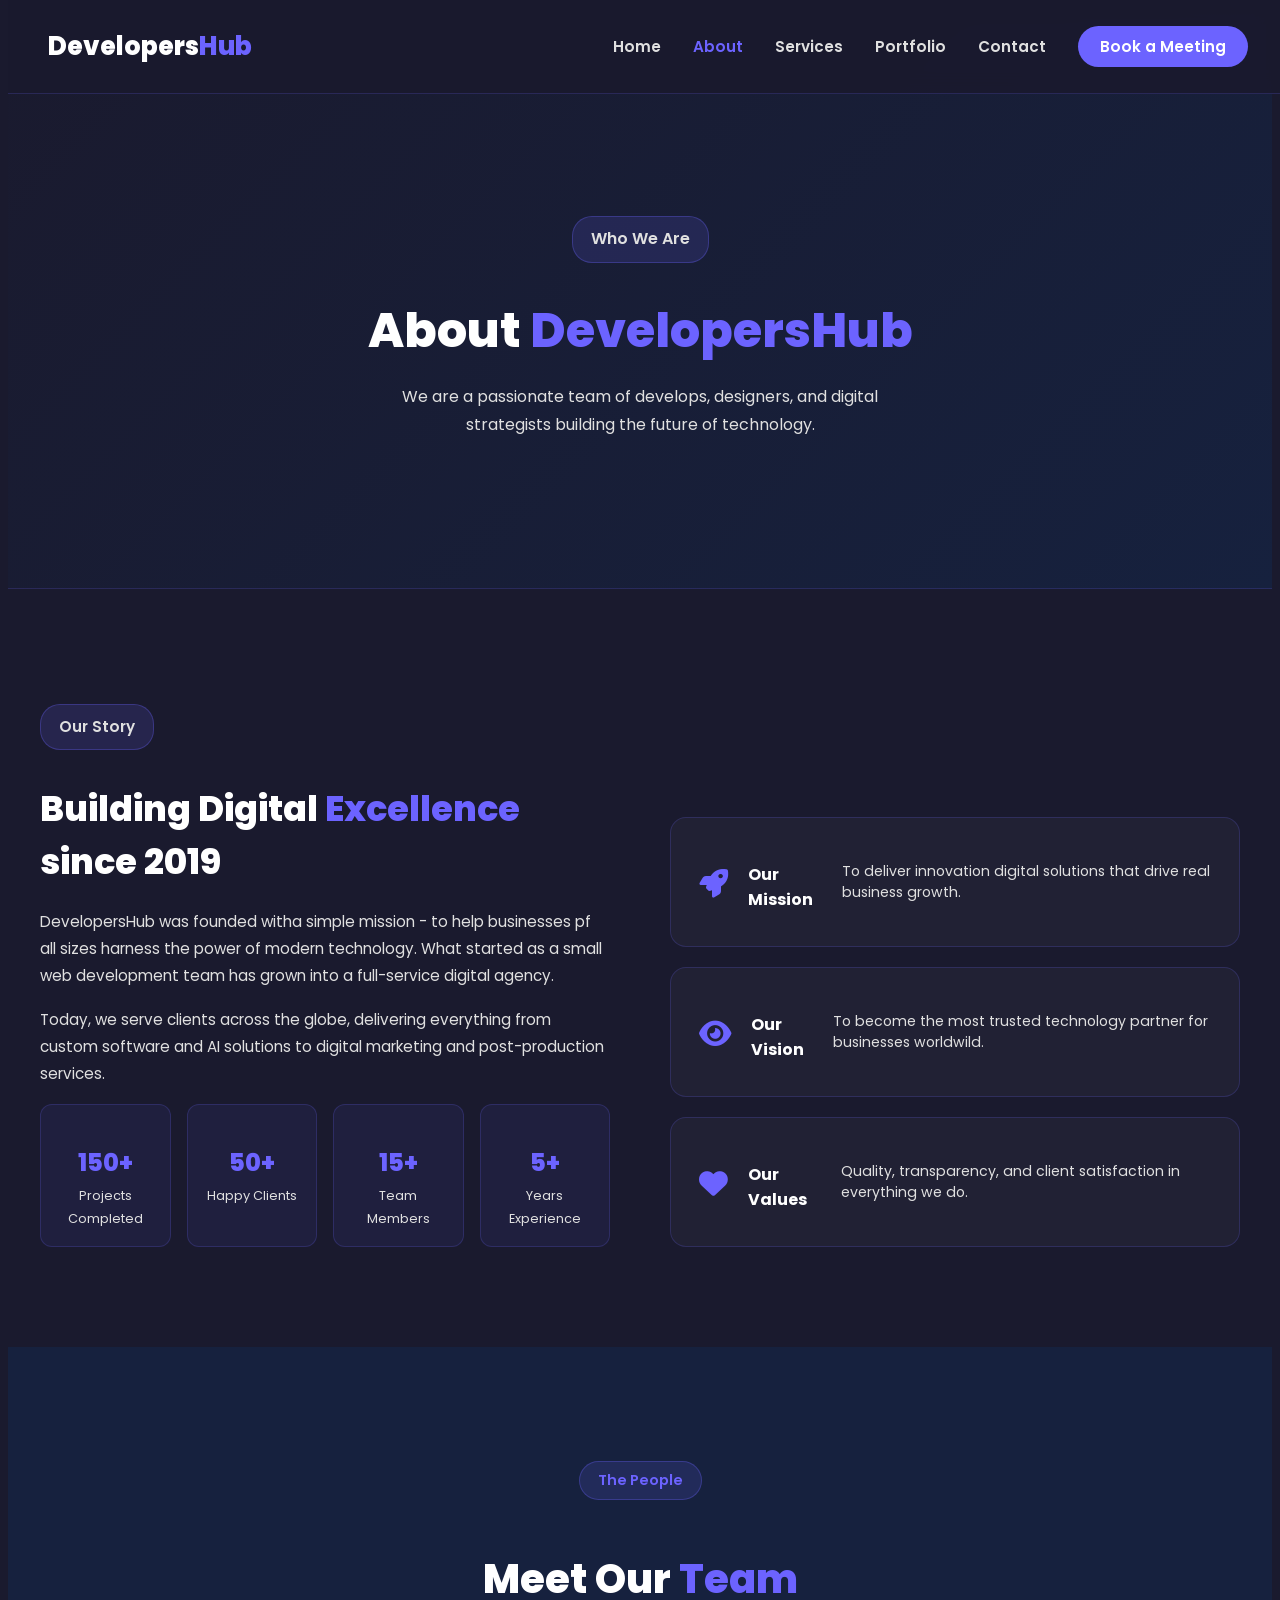
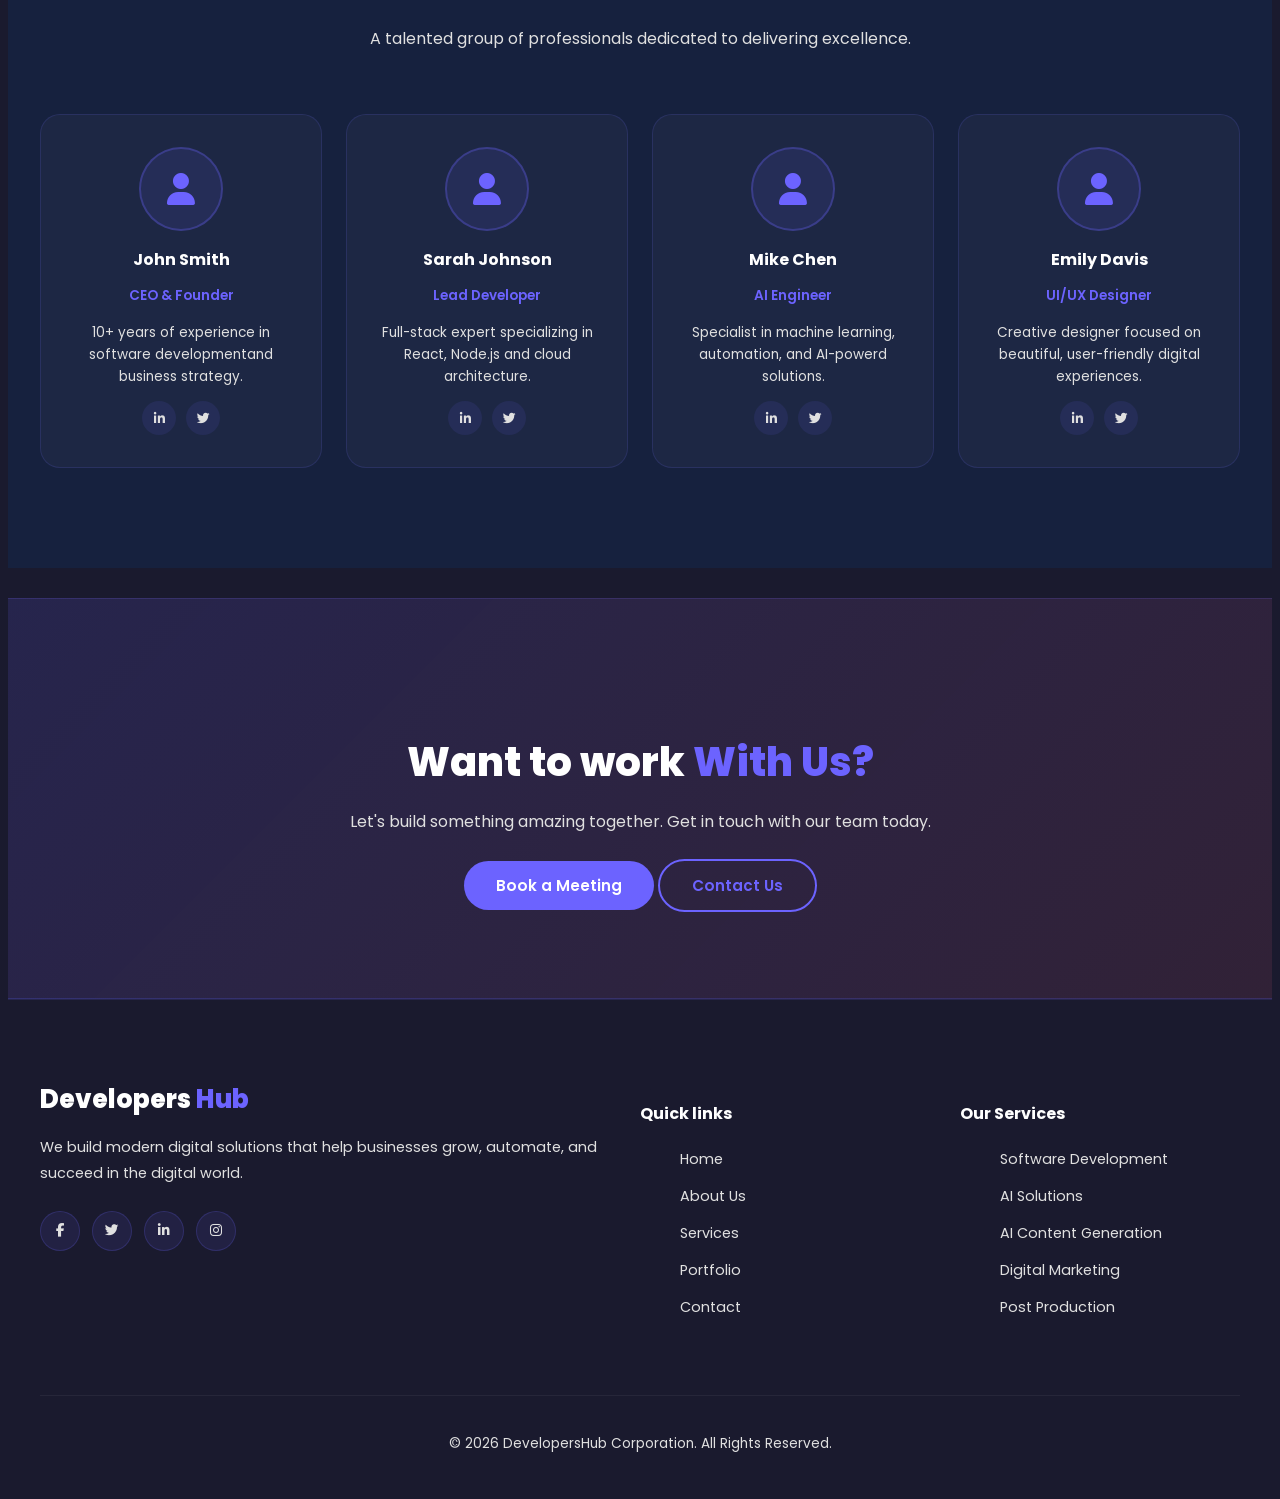
==== website/about.html @ 3ff263e0 "Initial commit - DevelopersHub Website" ====
<!DOCTYPE html>
<html lang="en">

<head>
    <meta charset="UTF-8">
    <meta name="viewport" content="width=device-width, initial-scale=1.0">
    <meta name="description" content="About DevelopersHub - Learn about our team, m issuion and vision.">
    <title>About Us | DevelopersHub Corporation</title>

    <link rel="stylesheet"
        href="https://fonts.googleapis.com/css2?family=Inter:wght@400;600;700&family=Poppins:wght@700;800&display=swap">
    <link rel="stylesheet" href="https://cdnjs.cloudflare.com/ajax/libs/font-awesome/6.5.0/css/all.min.css">

    <link rel="stylesheet" href="css/style.css">
    <link rel="stylesheet" href="css/responsive.css">
</head>

<body>
    <!-----------navbar-------------->
    <nav class="navbar">
        <div class="nav-container">
            <!-----logo------>
            <a href="index.html" class="logo">
                Developers<span>Hub</span>
            </a>

            <!----links------>
            <ul class="nav-links" id="navLinks">
                <li><a href="index.html" class="active">Home</a></li>
                <li><a href="about.html">About</a></li>
                <li><a href="services.html">Services</a></li>
                <li><a href="portfolio.html">Portfolio</a></li>
                <li><a href="contact.html">Contact</a></li>
                <li><a href="booking.html" class="nav-btn">Book a Meeting</a></li>
            </ul>

            <!-----Hamburger(Mobile)------->
            <div class="hamburger" id="hamburger">
                <span></span>
                <span></span>
                <span></span>
            </div>
        </div>

    </nav>
    <!------------page hero------------------------------->
    <section class="page-hero">
        <div class="page-hero-content">
            <p class="section-badge">Who We Are</p>
            <h1>About <span>DevelopersHub</span></h1>
            <p>We are a passionate team of develops, designers, and digital strategists building the future of
                technology.</p>
        </div>
    </section>
    <!----------------story section---------------------->
    <section class="story">
        <div class="story-container">
            <div class="story-content">
                <p class="section-badge">Our Story</p>
                <h2>Building Digital <span>Excellence</span> since 2019</h2>
                <p>DevelopersHub was founded witha simple mission - to help businesses pf all sizes harness the power of
                    modern technology. What started as a small web development team has grown into a full-service
                    digital agency. </p>
                <p>Today, we serve clients across the globe, delivering everything from custom software and AI solutions
                    to digital marketing and post-production services.</p>
                <div class="story-stats">
                    <div class="stat-box">
                        <h3>150+</h3>
                        <p> Projects Completed</p>
                    </div>
                    <div class="stat-box">
                        <h3>50+</h3>
                        <p>Happy Clients</p>
                    </div>
                    <div class="stat-box">
                        <h3>15+</h3>
                        <p>Team Members</p>
                    </div>
                    <div class="stat-box">
                        <h3>5+</h3>
                        <p>Years Experience</p>
                    </div>
                </div>
            </div>
            <div class="story-image">
                <div class="image-card">
                    <i class="fas fa-rocket"></i>
                    <h3>Our Mission</h3>
                    <p>To deliver innovation digital solutions that drive real business growth.</p>
                </div>
                <div class="image-card">
                    <i class="fas fa-eye"></i>
                    <h3>Our Vision</h3>
                    <p>To become the most trusted technology partner for businesses worldwild.</p>
                </div>
                <div class="image-card">
                    <i class="fas fa-heart"></i>
                    <h3>Our Values</h3>
                    <p>Quality, transparency, and client satisfaction in everything we do.</p>
                </div>
            </div>
        </div>
    </section>
    <!-------------Team section----------------------------->
    <section class="team">
        <div class="team-container">
            <div class="section-header">
                <p class="section-badge">The People</p>
                <h2>Meet Our <span>Team</span></h2>
                <p class="section-desc">A talented group of professionals dedicated to delivering excellence.</p>
            </div>
            <div class="team-grid">
                <div class="team-card">
                    <div class="team-avatar">
                        <i class="fas fa-user"></i>
                    </div>
                    <h3>John Smith</h3>
                    <p class="role">CEO & Founder</p>
                    <p class="team-desc">10+ years of experience in software developmentand business strategy.</p>
                    <div class="team-social">
                        <a href="#"><i class="fab fa-linkedin-in"></i></a>
                        <a href="#"><i class="fab fa-twitter"></i></a>
                    </div>
                </div>
                <div class="team-card">
                    <div class="team-avatar">
                        <i class="fas fa-user"></i>
                    </div>
                    <h3>Sarah Johnson</h3>
                    <p class="role">Lead Developer</p>
                    <p class="team-desc">Full-stack expert specializing in React, Node.js and cloud architecture.</p>
                    <div class="team-social">
                        <a href="#"><i class="fab fa-linkedin-in"></i></a>
                        <a href="#"><i class="fab fa-twitter"></i></a>
                    </div>
                </div>
                <div class="team-card">
                    <div class="team-avatar">
                        <i class="fas fa-user"></i>
                    </div>
                    <h3>Mike Chen</h3>
                    <p class="role">AI Engineer</p>
                    <p class="team-desc">Specialist in machine learning, automation, and AI-powerd solutions.</p>
                    <div class="team-social">
                        <a href="#"><i class="fab fa-linkedin-in"></i></a>
                        <a href="#"><i class="fab fa-twitter"></i></a>
                    </div>
                </div>
                <div class="team-card">
                    <div class="team-avatar">
                        <i class="fas fa-user"></i>
                    </div>
                    <h3>Emily Davis</h3>
                    <p class="role">UI/UX Designer</p>
                    <p class="team-desc">Creative designer focused on beautiful, user-friendly digital experiences.</p>
                    <div class="team-social">
                        <a href="#"><i class="fab fa-linkedin-in"></i></a>
                        <a href="#"><i class="fab fa-twitter"></i></a>
                    </div>
                </div>
            </div>
        </div>
    </section>
    <!-----------------CTA Section----------------------->
    <section class="cta">
        <div class="cta-container">
            <h2>Want to work <span>With Us?</span></h2>
            <p>Let's build something amazing together. Get in touch with our team today.</p>
            <div class="cta-btns">
                <a href="booking.html" class="btn-primary">Book a Meeting</a>
                <a href="contact.html" class="btn-outline">Contact Us</a>
            </div>
        </div>
    </section>
    <!--------------Footer----------------------->
    <footer class="footer">
        <div class="footer-container">
            <!----logo & about-------->
            <div class="footer-col">
                <a href="index.html" class="logo">Developers <span>Hub</span></a>
                <p class="footer-desc">
                    We build modern digital solutions that help businesses grow, automate, and succeed in the digital
                    world.
                </p>
                <div class="social-links">
                    <a href="#"><i class="fab fa-facebook-f"></i></a>
                    <a href="#"><i class="fab fa-twitter"></i></a><a href="#"><i class="fab fa-linkedin-in"></i></a><a
                        href="#"><i class="fab fa-instagram"></i></a>
                </div>
            </div>
            <!----Quick links-------->
            <div class="footer-col">
                <h4>Quick links</h4>
                <ul>
                    <li><a href="index.html">Home</a></li>
                    <li><a href="about.html">About Us</a></li>
                    <li><a href="services.html">Services</a></li>
                    <li><a href="portfolio.html">Portfolio</a></li>
                    <li><a href="contact.html">Contact</a></li>
                </ul>
            </div>
            <!----Services------>
            <div class="footer-col">
                <h4>Our Services</h4>
                <ul>
                    <li><a href="services.html">Software Development</a></li>
                    <li><a href="services.html">AI Solutions</a></li>
                    <li><a href="services.html">AI Content Generation</a></li>
                    <li><a href="services.html">Digital Marketing</a></li>
                    <li><a href="services.html">Post Production</a></li>
                </ul>
            </div>
        </div>
        <!-----footer bottom -------->
        <div class="footer-bottom">
            <p>&copy; 2026 DevelopersHub Corporation. All Rights Reserved.</p>
        </div>
    </footer>
    <script src="js/main.js"></script>
</body>

</html>
---- website/css/style.css ----
:root {
    --primary: #6c63ff;
    --secondary: #ff6584;
    --dark: #1a1a2e;
    --dark-light: #16213e;
    --text: #e0e0e0;
    --white: #ffffff;
}

body {
    background: var(--dark);
    color: var(--text);
    font-family: 'Poppins', sans-serif;
}

/*---------------NavBar-----------------*/
.navbar {
    position: fixed;
    top: 0;
    width: 100%;
    background-color: rgba(26, 26, 46, 0.95);
    backdrop-filter: blur(10px);
    z-index: 1000;
    padding: 18px 0;
    border-bottom: 1px solid rgba(108, 99, 255, 0.2);
}

.nav-container {
    max-width: 1200px;
    margin: 0 auto;
    padding: 0 24px;
    display: flex;
    align-items: center;
    justify-content: space-between;
}

.logo {
    font-family: 'Poppins', sans-serif;
    font-size: 1.6rem;
    font-weight: 800;
    color: var(--white);
    text-decoration: none;
}

.logo span {
    color: var(--primary);
}

.nav-links {
    list-style: none;
    display: flex;
    align-items: center;
    gap: 32px;
}

.nav-links a {
    text-decoration: none;
    color: var(--text);
    font-size: 0.95rem;
    font-weight: 600;
    transition: color 0.3s;
}

.nav-links a:hover,
.nav-links a.active {
    color: var(--primary);
}

.nav-btn {
    background-color: var(--primary);
    color: var(--white) !important;
    padding: 10px 22px;
    border-radius: 25px;
    transition: background 0.3s !important;
}

.nav-btn:hover {
    background-color: var(--secondary) !important;
}

/*---------------Hamburger----------------*/
.hamburger {
    display: none;
    flex-direction: column;
    gap: 5px;
    cursor: pointer;
}

.hamburger span {
    display: block;
    width: 25px;
    height: 3px;
    background-color: var(--white);
    border-radius: 3px;
    transition: all 0.3s;
}

/*---------Hero--------------*/
.hero {
    min-height: 100vh;
    display: flex;
    align-items: center;
    padding: 120px 24px 80px;
    background: linear-gradient(135deg, var(--dark) 0%, var(--dark-light)100%);
    position: relative;
    overflow: hidden;
}

/*-----Background glow effect---------*/
.hero::before {
    content: '';
    position: absolute;
    width: 500px;
    height: 500px;
    background: radial-gradient(circle, rgba(108, 99, 255, 0.15)0%, transparent 70%);
    top: -100px;
    right: -100px;
    border-radius: 50%;
}

.hero-container {
    max-width: 1200px;
    margin: 0 auto;
    display: grid;
    grid-template-columns: 1fr 1fr;
    gap: 60px;
    align-items: center;
}

/*-----badge-----*/
.hero-badge {
    display: inline-block;
    background: rgb(108, 99, 255, 0.15);
    color: var(--primary);
    padding: 8px 18px;
    border-radius: 20px;
    font-size: 0.9rem;
    font-weight: 600;
    margin-bottom: 20px;
    border: 1px solid rgb(108, 99, 255, 0.3);
}

/*--------title-----*/
.hero-title {
    font-family: 'Poppins', sans-serif;
    font-size: 3rem;
    font-weight: 800;
    color: var(--white);
    line-height: 1.2;
    margin-bottom: 20px;
}

.hero-title span {
    color: var(--primary);
}

/*---Description-----*/
.hero-desc {
    font-size: 1.05rem;
    line-height: 1.8;
    color: var(--text);
    margin-bottom: 36px;
    max-width: 500px;
}

/*buttons*/
.hero-btns {
    display: flex;
    gap: 16px;
    margin-bottom: 48px;
    flex-wrap: wrap;
}

.btn-primary {
    background-color: var(--primary);
    color: var(--white);
    padding: 14px 32px;
    border-radius: 30px;
    text-decoration: none;
    font-weight: 600;
    font-size: 0.95rem;
    transition: background 0.3s, transform 0.2s;
}

.btn-primary:hover {
    background-color: var(--secondary);
    transform: translateY(-2px);
}

.btn-outline {
    border: 2px solid var(--primary);
    color: var(--primary);
    padding: 14px 32px;
    border-radius: 30px;
    text-decoration: none;
    font-weight: 600;
    font-size: 0.95rem;
    transition: all 0.3s;
}

.btn-outline:hover {
    background-color: var(--primary);
    color: var(--white);
    transform: translateY(-2px);
}

/*stats*/
.hero-stats {
    display: flex;
    gap: 40px;
}

.stat h3 {
    font-family: 'Poppins', sans-serif;
    font-size: 0.85rem;
    color: var(--primary);
}

.stat p {
    font-size: 0.85rem;
    color: var(--text);
}

/*right side cards*/
.hero-image {
    display: grid;
    grid-template-columns: 1fr 1fr;
    gap: 20px;
}

.hero-card {
    background: rgb(255, 255, 255, 0.04);
    border: 1px solid rgb(108, 99, 255, 0.2);
    border-radius: 16px;
    padding: 28px 20px;
    text-align: center;
    transition: transform 0.3s, border-color 0.3s;
}

.hero-card:hover {
    transform: translateY(-6px);
    border-color: var(--primary);
}

.card-icon {
    font-size: 2.2rem;
    margin-bottom: 12px;
    color: var(--primary);
    width: 60px;
    height: 60px;
    background: rgb(108, 99, 255, 0.1);
    border-radius: 50%;
    display: flex;
    align-items: center;
    justify-content: center;
    margin: 0 auto 16px;
}

.hero-card h3 {
    font-family: 'Poppins', sans-serif;
    color: var(--white);
    font-size: 1rem;
    margin-bottom: 6px;
}

.hero-card p {
    font-size: 0.82rem;
    color: var(--text);
}

/*----------section header-- reuseable for all pages-------*/
.section-header {
    text-align: center;
    margin-bottom: 60px;
}

.section-badge {
    display: inline-block;
    background: rgba(108, 99, 255, 0.15);
    color: var(--primary);
    padding: 8px 18px;
    border-radius: 20px;
    font-size: 0.9rem;
    font-weight: 600;
    margin-bottom: 16px;
    border: 1px solid rgba(108, 99, 255, 0.3);
}

.section-header h2 {
    font-family: 'Poppins', sans-serif;
    font-size: 2.5rem;
    font-weight: 800;
    color: var(--white);
    margin-bottom: 16px;
}

.section-header h2 span {
    color: var(--primary);
}

.section-desc {
    font-size: 1rem;
    max-width: 550px;
    margin: 0 auto;
    line-height: 1.8;
}

/*Service grid*/
.service-grid {
    display: grid;
    grid-template-columns: repeat(3, 1fr);
    gap: 28px;
}

.service-card {
    background: rgba(255, 255, 255, 0.03);
    border: 1px solid rgba(108, 99, 255, 0.15);
    border-radius: 20px;
    padding: 36px 28px;
    transition: transform 0.3s, border-color 0.3s, box-shadow 0.3s;
}

.service-card:hover {
    transform: translateY(-8px);
    border-color: var(--primary);
    box-shadow: 0 20px 40px rgba(108, 99, 255, 0.1);
}

.service-icon {
    width: 65px;
    height: 65px;
    background: rgba(108, 99, 255, 0.1);
    border-radius: 16px;
    display: flex;
    align-items: center;
    justify-content: center;
    font-size: 1.6rem;
    color: var(--primary);
    margin-bottom: 20px;
    transition: background 0.3;
}

.service-card:hover .service-icon {
    background: var(--primary);
    color: var(--white);
}

.service-card h3 {
    font-size: 1.1rem;
    color: var(--white);
    margin-bottom: 12px;
}

.service-card p {
    font-size: 0.9rem;
    color: var(--text);
    line-height: 1.7;
    margin-bottom: 20px;
}

.service-link {
    color: var(--primary);
    text-decoration: none;
    font-size: 0.9rem;
    font-weight: 600;
    display: inline-flex;
    align-items: center;
    gap: 6px;
    transition: gap 0.3s;
}

.service-link:hover {
    gap: 10px;
}

/*-------CAT Section---------*/
.cta {
    padding: 100px 24px;
    background: linear-gradient(135deg, rgba(108, 99, 255, 0.15)0%, rgba(255, 101, 132, 0.1)100%);
    text-align: center;
    border-top: 1px solid rgba(108, 99, 255, 0.2);
    border-bottom: 1px solid rgba(108, 99, 255, 0.2);
    margin-top: 30px;
}

.cta-container {
    max-width: 700px;
    margin: 0 auto;
}

.cta h2 {
    font-size: 2.5rem;
    font-weight: 800;
    color: var(--white);
    margin-bottom: 16px;
}

.cta h2 span {
    color: var(--primary);
}

.cta p {
    font-size: 1rem;
    color: var(--text);
    margin-bottom: 36px;
    line-height: 1.8;
}

.cta-btn {
    display: flex;
    gap: 16px;
    justify-content: center;
    flex-wrap: wrap;
}

/*--------footer-------*/
.footer {
    background-color: var(--dark);
    padding: 80px 24px 0;
    border-top: 1px solid rgba(108, 99, 255, 0.15)
}

.footer-container {
    max-width: 1200px;
    margin: 0 auto;
    display: grid;
    grid-template-columns: 2fr 1fr 1fr;
    gap: 40px;
    padding-bottom: 60px;
}

.footer-desc {
    font-size: 0.9rem;
    color: var(--text);
    line-height: 1.8;
    margin: 16px 0 24px;
}

.social-links {
    display: flex;
    gap: 12px;
}

.social-links a {
    width: 38px;
    height: 38px;
    background: rgba(108, 99, 255, 0.1);
    border: 1px solid rgba(108, 99, 255, 0.2);
    border-radius: 50%;
    display: flex;
    align-items: center;
    justify-content: center;
    color: var(--text);
    text-decoration: none;
    font-size: 0.85rem;
    transition: all 0.3s;
}

.social-links a:hover {
    background-color: var(--primary);
    columns: var(--white);
    font-size: 1rem;
    margin-bottom: 20px;
}

.footer-col h4 {
    color: var(--white);
    font-size: 1rem;
    margin-bottom: 20px;
}

.footer-col ul {
    list-style: none;
    display: flex;
    flex-direction: column;
    gap: 12px;
}

.footer-col ul a {
    color: var(--text);
    text-decoration: none;
    font-size: 0.9rem;
    transition: color 0.3s;
}

.footer-col ul a:hover {
    color: var(--primary);
}

.contact-info i {
    color: var(--primary);
    width: 16px;
}

.footer-bottom {
    border-top: 1px solid rgba(255, 255, 255, 0.05);
    padding: 24px 0;
    text-align: center;
    max-width: 1200px;
    margin: 0 auto;
}

.footer-bottom p {
    color: var(--text);
    font-size: 0.85rem;
}

/*------------------Page hero-----------------------*/
.page-hero {
    min-height: 40vh;
    display: flex;
    align-items: center;
    justify-content: center;
    text-align: center;
    padding: 140px 24px 80px;
    background: linear-gradient(135deg, var(--dark)0%, var(--dark-light)100%);
    border-bottom: 1px solid rgba(108, 99, 255, 0.2);
}

.page-hero-content h1 {
    font-size: 3rem;
    font-weight: 800;
    color: var(--white);
    margin: 16px 0;
}

.page-hero-content h1 span {
    color: var(--primary);
}

.page-hero-content p {
    font-size: 1rem;
    color: var(--text);
    max-width: 550px;
    margin: 16px 0;
    line-height: 1.8;
}

/*------------------Story section---------------*/
.story {
    padding: 100px 24px;
    background-color: var(--dark);
}

.story-container {
    max-width: 1200px;
    margin: 0 auto;
    display: grid;
    grid-template-columns: 1fr 1fr;
    gap: 60px;
    align-items: end;
}

.story-content h2 {
    font-size: 2.2rem;
    font-weight: 800;
    color: var(--white);
    margin: 16px 0 20px;
}

.story-content h2 span {
    color: var(--primary);
}

.story-content p {
    color: var(--text);
    line-height: 1.8;
    margin-bottom: 16px;
    font-size: 0.95rem;
}

.story-stats {
    display: grid;
    grid-template-columns: repeat(4, 1fr);
    gap: 16px;
}

.stat-box {
    background: rgba(108, 99, 255, 0.08);
    border: 1px solid rgba(108, 99, 255, 0.2);
    border-radius: 12px;
    padding: 16px;
    text-align: center;
}

.stat-box h3 {
    font-size: 1.5rem;
    font-weight: 800;
    color: var(--primary);
    margin-bottom: 4px;
}

.stat-box p {
    font-size: 0.80rem;
    color: var(--text);
    margin: 0;
}

.story-image {
    display: flex;
    flex-direction: column;
    gap: 20px;
}

.image-card {
    background: rgba(255, 255, 255, 0.03);
    border: 1px solid rgba(108, 99, 255, 0.2);
    border-radius: 16px;
    padding: 28px;
    display: flex;
    align-items: center;
    gap: 20px;
    transition: transform 0.3s, border-color 0.3s;
}

.image-card:hover {
    transform: translateX(8px);
    border-color: var(--primary);
}

.image-card i {
    font-size: 1.8rem;
    color: var(--primary);
    margin-top: 4px;
}

.image-card h3 {
    color: var(--white);
    font-size: 1rem;
    margin-bottom: 6px;
}

.image-card p {
    font-size: 0.88rem;
    color: var(--text);
}

/*--------------Team section--------------*/
.team {
    padding: 100px 24px;
    background-color: var(--dark-light);
}

.team-container {
    margin: 0 auto;
    max-width: 1200px;
}

.team-grid {
    display: grid;
    grid-template-columns: repeat(4, 1fr);
    gap: 24px;
}

.team-card {
    background-color: rgba(255, 255, 255, 0.03);
    border: 1px solid rgba(108, 99, 255, 0.15);
    border-radius: 20px;
    padding: 32px 24px;
    text-align: center;
    transition: transform 0.3s, border-color 0.3s;
}

.team-card:hover {
    transform: translateY(-8px);
    border-color: var(--primary);
}

.team-avatar {
    width: 80px;
    height: 80px;
    background: rgba(108, 99, 255, 0.1);
    border-radius: 50%;
    display: flex;
    align-items: center;
    justify-content: center;
    margin: 0 auto 16px;
    font-size: 2rem;
    color: var(--primary);
    border: 2px solid rgba(108, 99, 255, 0.3);
}

.team-card h3 {
    font-size: 1rem;
    color: var(--white);
    margin-bottom: 14px;
}

.role {
    color: var(--primary);
    font-size: 0.85rem;
    font-weight: 600;
    margin-bottom: 12px;
}

.team-desc {
    font-size: 0.85rem;
    color: var(--text);
    line-height: 1.6;
    margin-top: 16px;
}

.team-social {
    display: flex;
    gap: 10px;
    justify-content: center;
}

.team-social a {
    width: 34px;
    height: 34px;
    background: rgba(108, 99, 255, 0.1);
    border-radius: 50%;
    display: flex;
    align-items: center;
    justify-content: center;
    color: var(--text);
    text-decoration: none;
    font-size: 0.8rem;
    transition: all 0.3s;
}

.team-social a:hover {
    background: var(--primary);
    color: var(--white);
}

/*--------------Services Detail-----------*/
.services-detail {
    padding: 100px 24px;
    background-color: var(--dark);
}

.services-detail-container {
    max-width: 1200px;
    margin: 0 auto;
    display: flex;
    flex-direction: column;
    gap: 80px;
}

.service-detail-card {
    display: grid;
    grid-template-columns: 200px 1fr;
    gap: 50px;
    align-items: start;
    padding: 48px;
    background: rgba(255, 255, 255, 0.02);
    border: 1px solid rgba(108, 99, 255, 0.15);
    border-radius: 24px;
    transition: border-color 0.3s, box-shadow 0.3s;
}

.service-detail-card:hover {
    border-color: var(--primary);
    box-shadow: 0 20px 40px rgba(108, 99, 255, 0.08);
}

.service-detail-card.reverse {
    background: rgba(108, 99, 255, 0.03);
}

.service-detail-icon {
    width: 100px;
    height: 100px;
    background: rgba(108, 99, 255, 0.1);
    border-radius: 24px;
    display: flex;
    align-items: center;
    justify-content: center;
    font-size: 2.5rem;
    color: var(--primary);
    border: 1px solid rgba(108, 99, 255, 0.2);
}

.service-detail-content h2 {
    font-size: 1.8rem;
    color: var(--white);
    margin-bottom: 16px;
}

.service-detail-content p {
    color: var(--text);
    line-height: 1.8;
    font-size: 0.95rem;
    margin-bottom: 24px;
}

.service-features {
    list-style: none;
    display: grid;
    grid-template-columns: repeat(2, 1fr);
    gap: 12px;
    margin-bottom: 32px;
}

.service-features li {
    color: var(--text);
    font-size: 0.9rem;
    display: flex;
    align-items: center;
    gap: 8px;
}

.service-features li i {
    color: var(--primary);
    font-size: 0.8rem;
}

/*--------------------Portfolio-----------*/
.portfolio-section {
    padding: 100px 24px;
}

.portfolio-container {
    max-width: 1200px;
    margin: 0 auto;
}

/*------Filter Buttons---------*/
.filter-buttons {
    display: flex;
    gap: 12px;
    justify-content: center;
    flex-wrap: wrap;
    margin-bottom: 50px;
}

.filter-btn {
    padding: 10px 24px;
    border-radius: 25px;
    border: 1px solid rgba(108, 99, 255, 0.3);
    background: transparent;
    color: var(--text);
    font-size: 0.9rem;
    font-weight: 600;
    cursor: pointer;
    transition: all 0.3s;
    font-family: 'Inter', sans-serif;
}

.filter-btn:hover,
.filter-btn.active {
    background-color: var(--primary);
    color: var(--white);
    border-color: var(--primary);
}

/*------------Portfolio Grid-------*/
.portfolio-grid {
    display: grid;
    grid-template-columns: repeat(3, 1fr);
    gap: 28px;
}

.portfolio-card {
    background: rgba(108, 99, 255, 0.03);
    border: 1px solid rgba(108, 99, 255, 0.15);
    border-radius: 20px;
    overflow: hidden;
    transition: transform 0.3s, border-color 0.3s, box-shadow 0.3s;
}

.portfolio-card:hover {
    transform: translateY(-8px);
    border-color: var(--primary);
    box-shadow: 0 20px 40px rgba(108, 99, 255, 0.1);
}

.portfolio-icon {
    background: rgba(108, 99, 255, 0.1);
    padding: 40px;
    display: flex;
    align-items: center;
    justify-content: center;
    font-size: 3rem;
    color: var(--primary);
    border-bottom: 1px solid rgba(108, 99, 255, 0.15);
}

.portfolio-info {
    padding: 24px;
}

.portfolio-tag {
    background: rgba(108, 99, 255, 0.15);
    color: var(--primary);
    padding: 4px 12px;
    border-radius: 12px;
    font-size: 0.78rem;
    font-weight: 600;
}

.portfolio-info h3 {
    color: var(--white);
    font-size: 1.05rem;
    margin: 12px 0 8px;
}

.portfolio-info p {
    font-size: 0.88rem;
    line-height: 1.6;
    margin-bottom: 16px;
}

.portfolio-tech {
    display: flex;
    gap: 8px;
    flex-wrap: wrap;
    margin-bottom: 16px;
}

.portfolio-tech span {
    background: rgba(108, 99, 255, 0.05);
    color: var(--text);
    padding: 4px 10px;
    border-radius: 8px;
    font-size: 0.78rem;
    border: 1px solid rgba(255, 255, 255, 0.08);
}

/*-----------Hidden cards for filter------------*/
.portfolio-card.hidden {
    display: none !important;
}

/*---------------Contact Form---------------------*/
.contact-section {
    padding: 100px 24px;
}

.contact-container {
    max-width: 1200px;
    margin: 0 auto;
    display: grid;
    grid-template-columns: 1fr 1.5fr;
    gap: 60px;
    align-items: start;
}

/*----------left info box---------*/
.contact-info-box h2,
.contact-form-box h2 {
    font-size: 1.8rem;
    color: var(--white);
    margin-bottom: 12px;
}

.contact-info-box h2 span,
.contact-form-box h2 span {
    color: var(--primary);
}

.contact-info-box>p {
    color: var(--text);
    font-size: 0.95rem;
    line-height: 1.7;
    margin-bottom: 36px;
}

.info-items {
    display: flex;
    flex-direction: column;
    gap: 24px;
    margin-bottom: 36px;
}

.info-item {
    display: flex;
    align-items: flex-start;
    gap: 16px;
}

.info-icon {
    width: 48px;
    height: 48px;
    background: rgba(108, 99, 255, 0.1);
    border-radius: 12px;
    display: flex;
    align-items: center;
    justify-content: center;
    color: var(--primary);
    font-size: 1.1rem;
    flex-shrink: 0;
    border: 1px solid rgba(108, 99, 255, 0.2);
}

.info-item h4 {
    color: var(--white);
    font-size: 0.9rem;
    margin-bottom: 4px;
}

.info-item p {
    color: var(--text);
    font-size: 0.88rem;
}

.contact-social h4 {
    color: var(--white);
    font-size: 0.9rem;
    margin-bottom: 12px;
}

/*-------right form box--------*/
.contact-form-box {
    background: rgba(255, 255, 255, 0.02);
    border: 1px solid rgba(108, 99, 255, 0.15);
    border-radius: 24px;
    padding: 40px;
}

.form-row {
    display: grid;
    grid-template-columns: 1fr 1fr;
    gap: 20px;
}

.input-group {
    display: flex;
    flex-direction: column;
    gap: 8px;
    margin-bottom: 20px;
}

.input-group label {
    color: var(--text);
    font-size: 0.88rem;
    font-weight: 600;
}

.input-group input,
.input-group select,
.input-group textarea {
    background: rgba(255, 255, 255, 0.05);
    border: 1px solid rgba(108, 99, 255, 0.2);
    border-radius: 10px;
    padding: 12px 16px;
    color: var(--white);
    font-size: 0.9rem;
    transition: border color 0.3s;
    outline: none;
}

.input-group input:focus,
.input-group select:focus,
.input-group textarea:focus {
    border-color: var(--primary);
}

.input-group select option {
    background-color: var(--dark);
    color: var(--white);
}

.input-group textarea {
    resize: vertical;
    min-height: 120px;
}

.error-msg {
    color: #ff6584;
    font-size: 0.8rem;
    display: none;
}

.error-msg.show {
    display: block;
}

.submit-btn {
    width: 100%;
    border: none;
    cursor: pointer;
    font-size: 1rem;
    padding: 14px;
    display: flex;
    align-items: center;
    justify-content: center;
    gap: 8px;
}

.success-msg {
    display: none;
    background: rgba(108, 99, 255, 0.1);
    border: 1px solid rgba(108, 99, 255, 0.3);
    border-radius: 10px;
    padding: 16px;
    color: var(--primary);
    font-size: 0.9rem;
    text-align: center;
    margin-top: 16px;
    gap: 8px;
    align-items: center;
    justify-content: center;
}

.success-msg.show {
    display: flex;
}

/*----------------booking------------------*/
.booking-section {
    padding: 100px 24px;
}

.booking-container {
    max-width: 1200px;
    margin: 0 auto;
    display: grid;
    grid-template-columns: 1fr 1.5fr;
    gap: 60px;
    align-items: start;
}

/*----left info------*/
.booking-info h2 {
    font-size: 1.8rem;
    color: var(--white);
    margin-bottom: 12px;
}

.booking-info h2 span {
    color: var(--primary);
}

.booking-info p {
    color: var(--text);
    font-size: 0.95rem;
    line-height: 1.7;
    margin-bottom: 36px;
}

.expect-items {
    display: flex;
    flex-direction: column;
    gap: 24px;
    margin-bottom: 36px;
}

.expect-item {
    display: flex;
    align-items: flex-start;
    gap: 16px;
}

.expect-icon {
    width: 48px;
    height: 48px;
    background: rgba(108, 99, 255, 0.1);
    border-radius: 12px;
    display: flex;
    align-items: center;
    justify-content: center;
    color: var(--primary);
    font-size: 1.1rem;
    flex-shrink: 0;
    border: 1px solid rgba(108, 99, 255, 0.2);
}

.expect-item h4 {
    color: var(--white);
    font-size: 0.9rem;
    margin-bottom: 4px;
}

.expect-item p {
    color: var(--text);
    font-size: 0.85rem;
    line-height: 1.6;
}

/* Meeting Type Buttons */
.meeting-types h4 {
    color: var(--white);
    font-size: 0.9rem;
    margin-bottom: 12px;
}

.meeting-type-btns {
    display: flex;
    gap: 10px;
    flex-wrap: wrap;
}

.meeting-type {
    padding: 10px 18px;
    border-radius: 25px;
    border: 1px solid rgba(108, 99, 255, 0.3);
    background: transparent;
    color: var(--text);
    font-size: 0.85rem;
    font-weight: 600;
    cursor: pointer;
    transition: all 0.3s;
    font-family: 'Inter', sans-serif;
    display: flex;
    align-items: center;
    gap: 6px;
}

.meeting-type:hover,
.meeting-type.active {
    background: var(--primary);
    color: var(--white);
    border-color: var(--primary);
}

/* Right Form Box */
.booking-form-box {
    background: rgba(255, 255, 255, 0.02);
    border: 1px solid rgba(108, 99, 255, 0.15);
    border-radius: 24px;
    padding: 40px;
}

.booking-form-box h2 {
    font-family: 'Poppins', sans-serif;
    font-size: 1.5rem;
    color: var(--white);
    margin-bottom: 28px;
}

.booking-form-box h2 span {
    color: var(--primary);
}

/* Steps Indicator */
.steps {
    display: flex;
    align-items: center;
    margin-bottom: 36px;
}

.step {
    display: flex;
    flex-direction: column;
    align-items: center;
    gap: 4px;
}

.step span {
    width: 36px;
    height: 36px;
    border-radius: 50%;
    background: rgba(108, 99, 255, 0.1);
    border: 2px solid rgba(108, 99, 255, 0.3);
    display: flex;
    align-items: center;
    justify-content: center;
    color: var(--text);
    font-size: 0.85rem;
    font-weight: 700;
    transition: all 0.3s;
}

.step p {
    font-size: 0.75rem;
    color: var(--text);
    white-space: nowrap;
}

.step.active span {
    background: var(--primary);
    border-color: var(--primary);
    color: var(--white);
}

.step.active p {
    color: var(--primary);
}

.step-line {
    flex: 1;
    height: 2px;
    background: rgba(108, 99, 255, 0.2);
    margin: 0 8px 20px;
}

/* Booking Steps */
.booking-step {
    display: block;
}

.hidden-step {
    display: none !important;
}

/* Time Slots */
.time-slots {
    display: grid;
    grid-template-columns: repeat(4, 1fr);
    gap: 10px;
    margin-top: 4px;
}

.time-slot {
    padding: 10px;
    border-radius: 10px;
    border: 1px solid rgba(108, 99, 255, 0.2);
    background: rgba(108, 99, 255, 0.05);
    color: var(--text);
    font-size: 0.82rem;
    font-weight: 600;
    cursor: pointer;
    transition: all 0.3s;
    font-family: 'Inter', sans-serif;
}

.time-slot:hover,
.time-slot.active {
    background: var(--primary);
    color: var(--white);
    border-color: var(--primary);
}

/* Step Buttons */
.step-btns {
    display: flex;
    gap: 12px;
    margin-top: 8px;
}

.step-btns .btn-outline,
.step-btns .btn-primary {
    flex: 1;
    text-align: center;
    border: none;
    cursor: pointer;
    font-family: 'Inter', sans-serif;
    font-size: 0.95rem;
    display: flex;
    align-items: center;
    justify-content: center;
    gap: 8px;
}

/* Booking Summary */
.booking-summary {
    background: rgba(108, 99, 255, 0.05);
    border: 1px solid rgba(108, 99, 255, 0.2);
    border-radius: 16px;
    padding: 24px;
    margin-bottom: 24px;
}

.booking-summary h3 {
    font-family: 'Poppins', sans-serif;
    color: var(--white);
    font-size: 1rem;
    margin-bottom: 16px;
}

.summary-items {
    display: flex;
    flex-direction: column;
    gap: 12px;
}

.summary-item {
    display: flex;
    justify-content: space-between;
    align-items: center;
    padding-bottom: 12px;
    border-bottom: 1px solid rgba(255, 255, 255, 0.05);
}

.summary-item:last-child {
    border-bottom: none;
    padding-bottom: 0;
}

.summary-item span {
    color: var(--text);
    font-size: 0.88rem;
    display: flex;
    align-items: center;
    gap: 8px;
}

.summary-item span i {
    color: var(--primary);
    width: 14px;
}

.summary-item strong {
    color: var(--white);
    font-size: 0.88rem;
}
---- website/css/responsive.css ----
@media(max-width: 768px) {
    .hamburger {
        display: flex;
    }

    .nav-links {
        display: none;
        flex-direction: column;
        position: absolute;
        top: 70px;
        left: 0;
        width: 100%;
        background-color: var(--dark);
        padding: 24px;
        gap: 20px;
    }

    .nav-links.open {
        display: flex;
    }

    .hero-container {
        grid-template-columns: 1fr;
        text-align: center;
    }

    .hero-title {
        font-size: 2rem;
    }

    .hero-btns {
        justify-content: center;
    }

    .hero-stats {
        justify-content: center;
    }

    .hero-desc {
        margin: 0 auto 36px;
    }

    .service-grid {
        grid-template-columns: 1fr;
    }

    .section-header h2 {
        font-size: 1.8rem;
    }

    .footer-container {
        grid-template-columns: 1fr;
    }

    .cta h2 {
        font-size: 1.8rem;
    }

    .page-hero-content h1 {
        font-size: 2rem;
    }

    .story-container {
        grid-template-columns: 1fr;
    }

    .team-grid {
        grid-template-columns: repeat(2, 1fr);
    }

    .service-detail-card {
        grid-template-columns: 1fr;
        padding: 28px;
        gap: 24px;
    }

    .service-features {
        grid-template-columns: 1fr;
    }

    .service-detail-content h2 {
        font-size: 1.4rem;
    }

    .portfolio-grid {
        grid-template-columns: 1fr;
    }

    .filter-buttons {
        gap: 8px;
    }

    .contact-container {
        grid-template-columns: 1fr;
    }

    .form-row {
        grid-template-columns: 1fr;
    }

    .contact-form-box {
        padding: 24px;
    }

    .booking-container {
        grid-template-columns: 1fr;
    }

    .booking-form-box {
        padding: 24px;
    }

    .time-slots {
        grid-template-columns: repeat(2, 1fr);
    }

    .step-btns {
        flex-direction: column;
    }
}

@media(min-width:769px)and (max-width:1024px) {
    .service-grid {
        grid-template-columns: repeat(2, 1fr);
    }

    .portfolio-grid {
        grid-template-columns: repeat(2, 1fr);
    }
}

@media(max-width: 480px) {
    .team-grid {
        grid-template-columns: 1fr;
    }
}
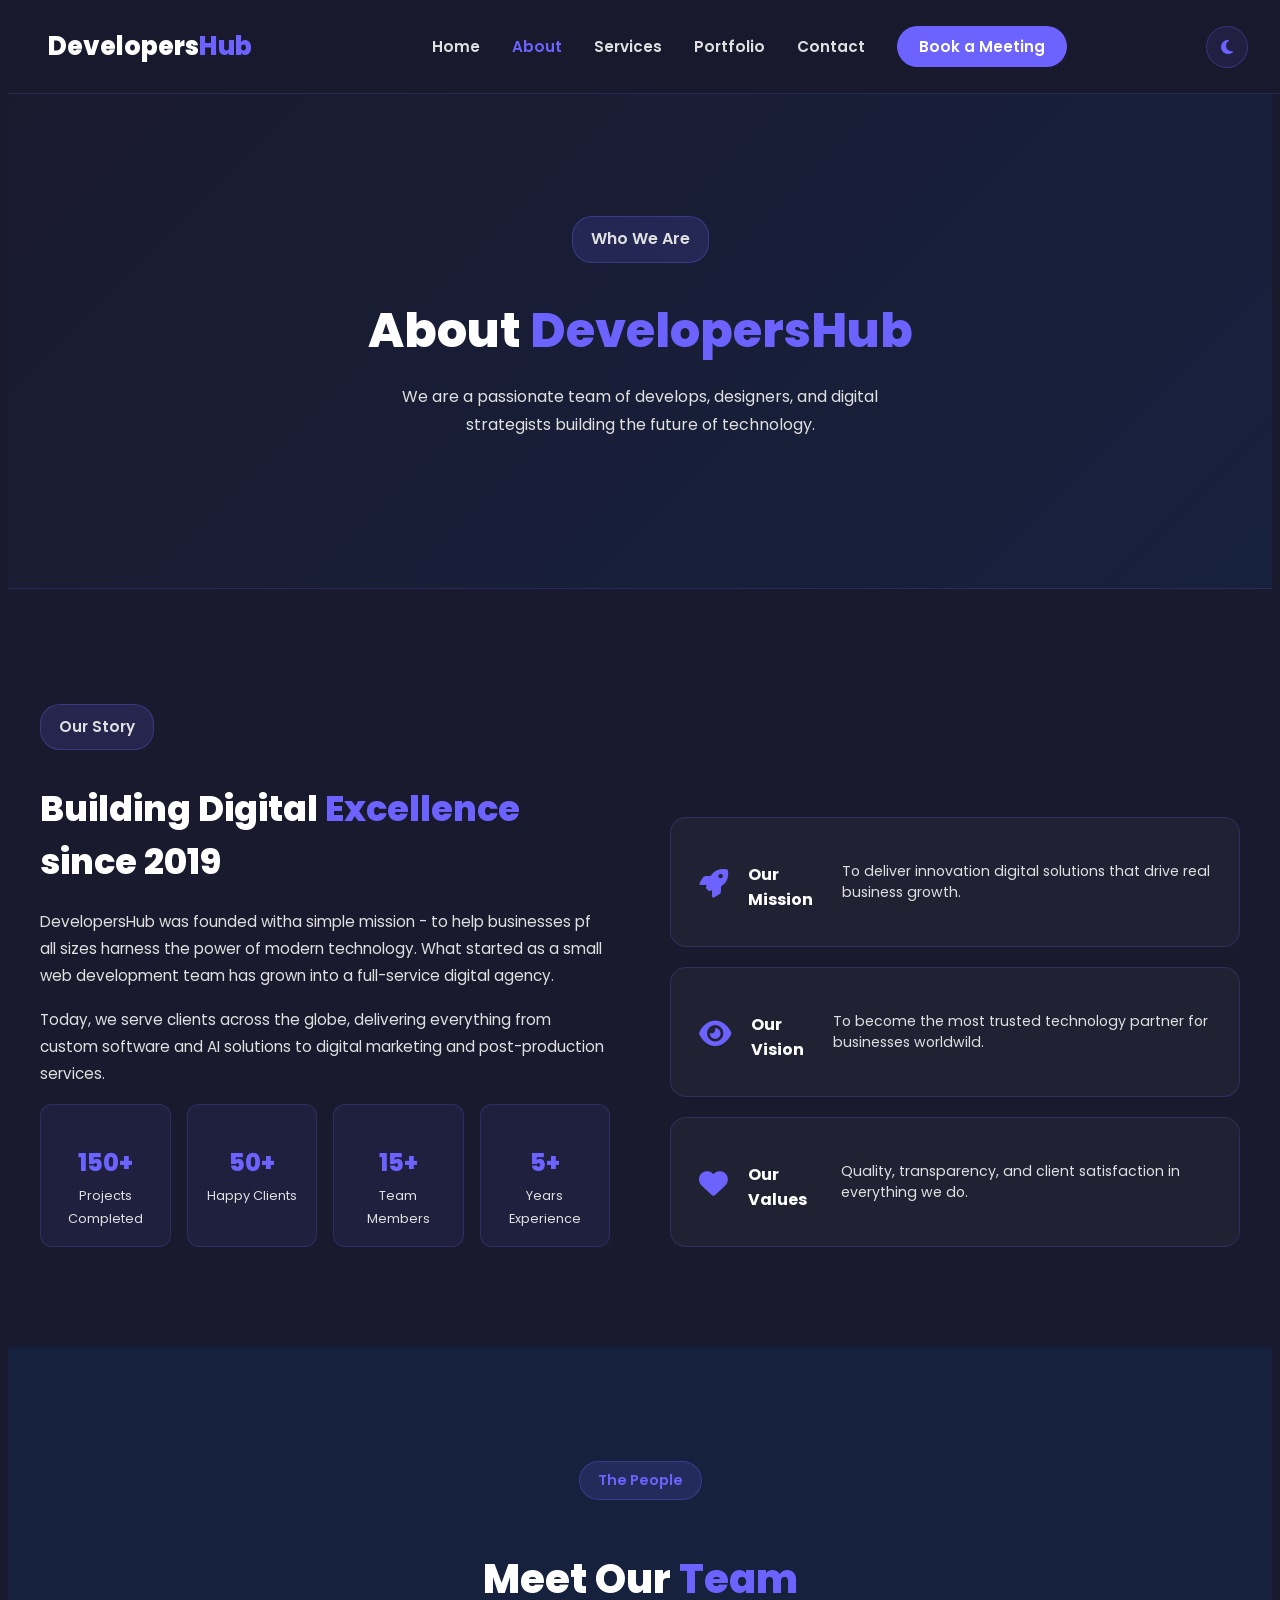
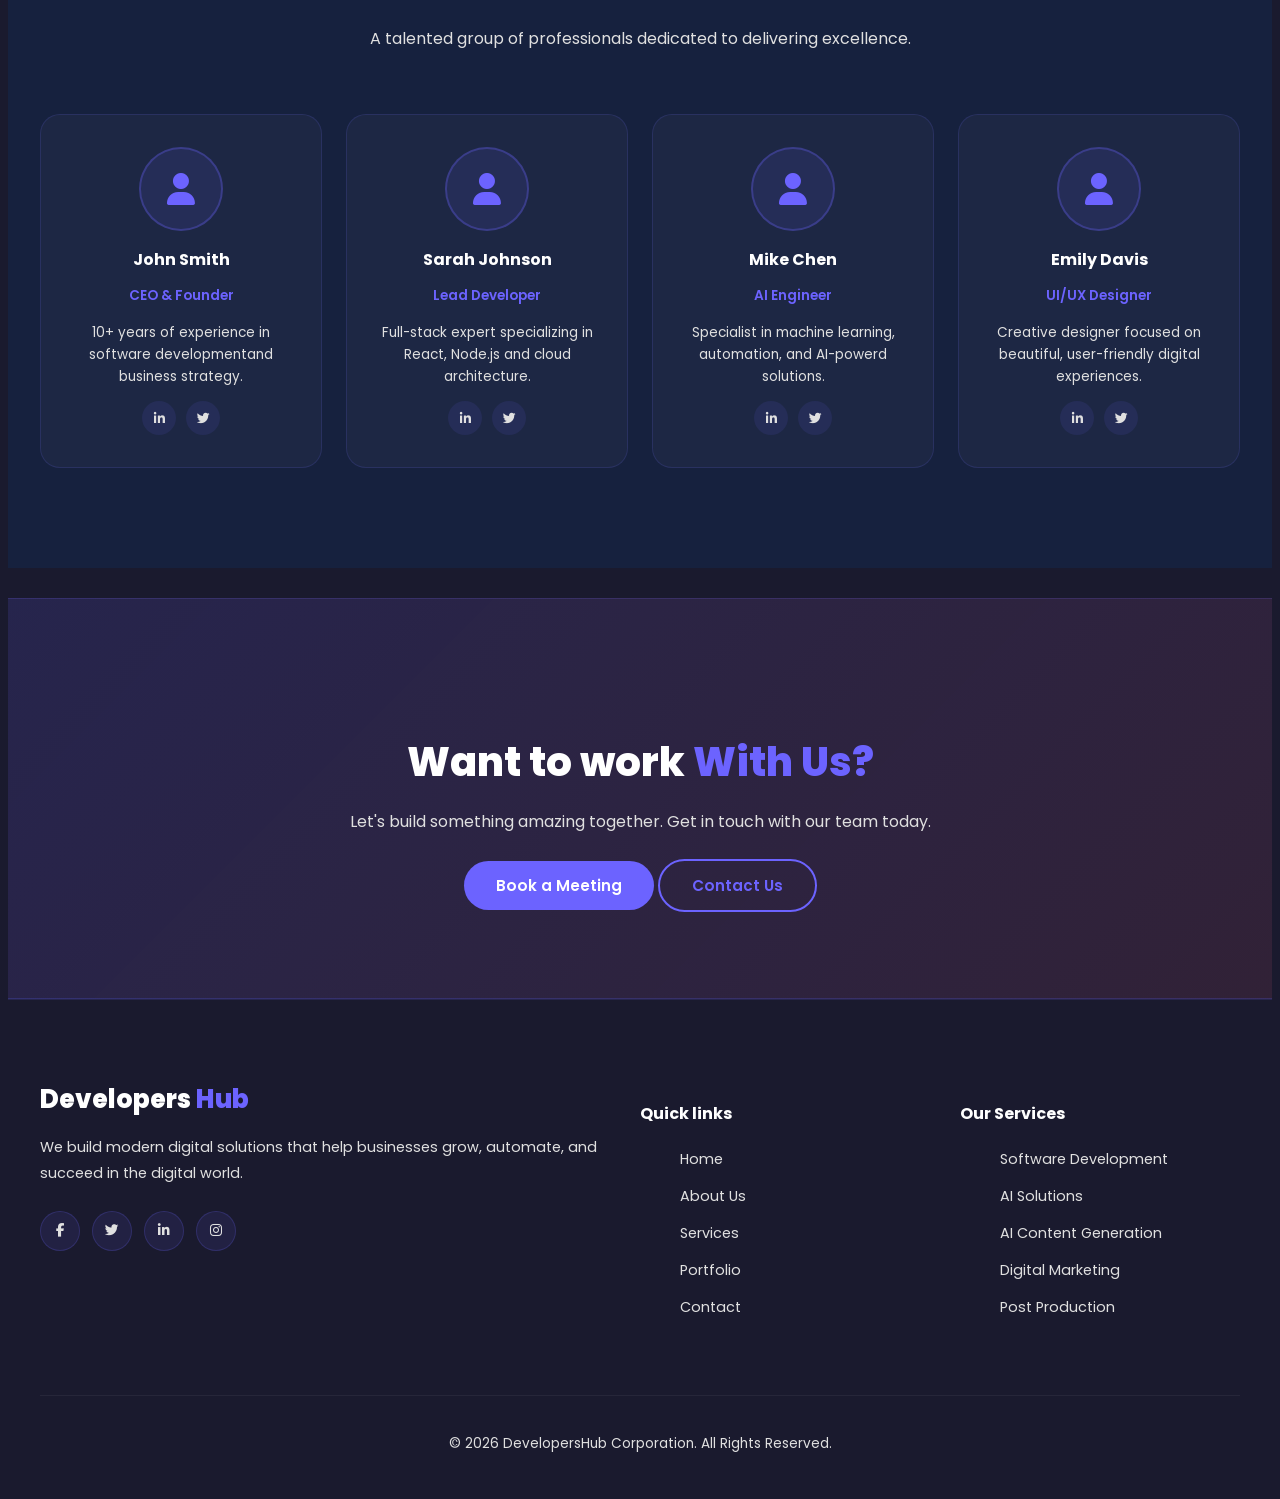
==== commit 0dd77d24: "Website complete - all features added" ====
--- a/website/about.html
+++ b/website/about.html
@@ -26,8 +26,8 @@
 
             <!----links------>
             <ul class="nav-links" id="navLinks">
-                <li><a href="index.html" class="active">Home</a></li>
-                <li><a href="about.html">About</a></li>
+                <li><a href="index.html">Home</a></li>
+                <li><a href="about.html" class="active">About</a></li>
                 <li><a href="services.html">Services</a></li>
                 <li><a href="portfolio.html">Portfolio</a></li>
                 <li><a href="contact.html">Contact</a></li>
@@ -39,6 +39,10 @@
                 <span></span>
                 <span></span>
                 <span></span>
+            </div>
+            <!-- Dark/Light Toggle -->
+            <div class="theme-toggle" id="themeToggle">
+                <i class="fas fa-moon" id="themeIcon"></i>
             </div>
         </div>
 
--- a/website/css/style.css
+++ b/website/css/style.css
@@ -95,6 +95,84 @@
     transition: all 0.3s;
 }
 
+/* ===== THEME TOGGLE ===== */
+.theme-toggle {
+    width: 40px;
+    height: 40px;
+    background: rgba(108, 99, 255, 0.1);
+    border: 1px solid rgba(108, 99, 255, 0.3);
+    border-radius: 50%;
+    display: flex;
+    align-items: center;
+    justify-content: center;
+    cursor: pointer;
+    font-size: 1rem;
+    color: var(--primary);
+    transition: all 0.3s;
+}
+
+.theme-toggle:hover {
+    background: var(--primary);
+    color: var(--white);
+}
+
+/* ===== LIGHT MODE ===== */
+body.light-mode {
+    --dark: #F5F5F5;
+    --dark-light: #FFFFFF;
+    --text: #555555;
+    --white: #1A1A2E;
+}
+
+body.light-mode .navbar {
+    background-color: rgba(245, 245, 245, 0.95);
+    border-bottom: 1px solid rgba(108, 99, 255, 0.2);
+}
+
+body.light-mode .hero {
+    background: linear-gradient(135deg, #F0F0FF 0%, #FFFFFF 100%);
+}
+
+body.light-mode .hero-card {
+    background: rgba(108, 99, 255, 0.05);
+}
+
+body.light-mode .service-card {
+    background: rgba(108, 99, 255, 0.03);
+}
+
+body.light-mode .portfolio-card {
+    background: rgba(108, 99, 255, 0.03);
+}
+
+body.light-mode .footer {
+    background-color: #E8E8F0;
+}
+
+body.light-mode .contact-form-box {
+    background: rgba(108, 99, 255, 0.03);
+}
+
+body.light-mode .booking-form-box {
+    background: rgba(108, 99, 255, 0.03);
+}
+
+body.light-mode .image-card {
+    background: rgba(108, 99, 255, 0.03);
+}
+
+body.light-mode .team-card {
+    background: rgba(108, 99, 255, 0.03);
+}
+
+body.light-mode .service-detail-card {
+    background: rgba(108, 99, 255, 0.03);
+}
+
+body.light-mode .cta {
+    background: linear-gradient(135deg, rgba(108, 99, 255, 0.08) 0%, rgba(255, 101, 132, 0.05) 100%);
+}
+
 /*---------Hero--------------*/
 .hero {
     min-height: 100vh;
@@ -918,7 +996,164 @@
     font-size: 0.78rem;
     border: 1px solid rgba(255, 255, 255, 0.08);
 }
-
+/* ===== MODAL ===== */
+.modal-overlay {
+  position: fixed;
+  top: 0;
+  left: 0;
+  width: 100%;
+  height: 100%;
+  background: rgba(0, 0, 0, 0.7);
+  backdrop-filter: blur(5px);
+  z-index: 9999;
+  display: flex;
+  align-items: center;
+  justify-content: center;
+  padding: 24px;
+  opacity: 0;
+  visibility: hidden;
+  transition: all 0.3s;
+}
+
+.modal-overlay.active {
+  opacity: 1;
+  visibility: visible;
+}
+
+.modal-box {
+  background: var(--dark-light);
+  border: 1px solid rgba(108, 99, 255, 0.3);
+  border-radius: 24px;
+  padding: 40px;
+  max-width: 600px;
+  width: 100%;
+  position: relative;
+  transform: translateY(30px);
+  transition: transform 0.3s;
+  max-height: 90vh;
+  overflow-y: auto;
+}
+
+.modal-overlay.active .modal-box {
+  transform: translateY(0);
+}
+
+.modal-close {
+  position: absolute;
+  top: 16px;
+  right: 16px;
+  width: 36px;
+  height: 36px;
+  background: rgba(108, 99, 255, 0.1);
+  border: 1px solid rgba(108, 99, 255, 0.2);
+  border-radius: 50%;
+  display: flex;
+  align-items: center;
+  justify-content: center;
+  color: var(--text);
+  cursor: pointer;
+  font-size: 0.9rem;
+  transition: all 0.3s;
+}
+
+.modal-close:hover {
+  background: var(--secondary);
+  color: var(--white);
+  border-color: var(--secondary);
+}
+
+.modal-icon {
+  width: 80px;
+  height: 80px;
+  background: rgba(108, 99, 255, 0.1);
+  border-radius: 20px;
+  display: flex;
+  align-items: center;
+  justify-content: center;
+  font-size: 2.5rem;
+  color: var(--primary);
+  margin-bottom: 16px;
+  border: 1px solid rgba(108, 99, 255, 0.2);
+}
+
+.modal-box h2 {
+  font-family: 'Poppins', sans-serif;
+  color: var(--white);
+  font-size: 1.5rem;
+  margin: 12px 0 10px;
+}
+
+.modal-box p {
+  color: var(--text);
+  font-size: 0.95rem;
+  line-height: 1.8;
+  margin-bottom: 20px;
+}
+
+.modal-tech {
+  display: flex;
+  gap: 8px;
+  flex-wrap: wrap;
+  margin-bottom: 20px;
+}
+
+.modal-tech span {
+  background: rgba(255, 255, 255, 0.05);
+  color: var(--text);
+  padding: 4px 12px;
+  border-radius: 8px;
+  font-size: 0.82rem;
+  border: 1px solid rgba(255, 255, 255, 0.08);
+}
+
+.modal-features {
+  background: rgba(108, 99, 255, 0.05);
+  border: 1px solid rgba(108, 99, 255, 0.15);
+  border-radius: 12px;
+  padding: 16px 20px;
+  margin-bottom: 24px;
+}
+
+.modal-features h4 {
+  color: var(--white);
+  font-size: 0.9rem;
+  margin-bottom: 12px;
+}
+
+.modal-features ul {
+  list-style: none;
+  display: flex;
+  flex-direction: column;
+  gap: 8px;
+}
+
+.modal-features ul li {
+  color: var(--text);
+  font-size: 0.88rem;
+  display: flex;
+  align-items: center;
+  gap: 8px;
+}
+
+.modal-features ul li i {
+  color: var(--primary);
+  font-size: 0.8rem;
+}
+
+.modal-btns {
+  display: flex;
+  gap: 12px;
+}
+
+.modal-btns .btn-primary,
+.modal-btns .btn-outline {
+  flex: 1;
+  text-align: center;
+  display: flex;
+  align-items: center;
+  justify-content: center;
+  gap: 8px;
+}
 /*-----------Hidden cards for filter------------*/
 .portfolio-card.hidden {
     display: none !important;
